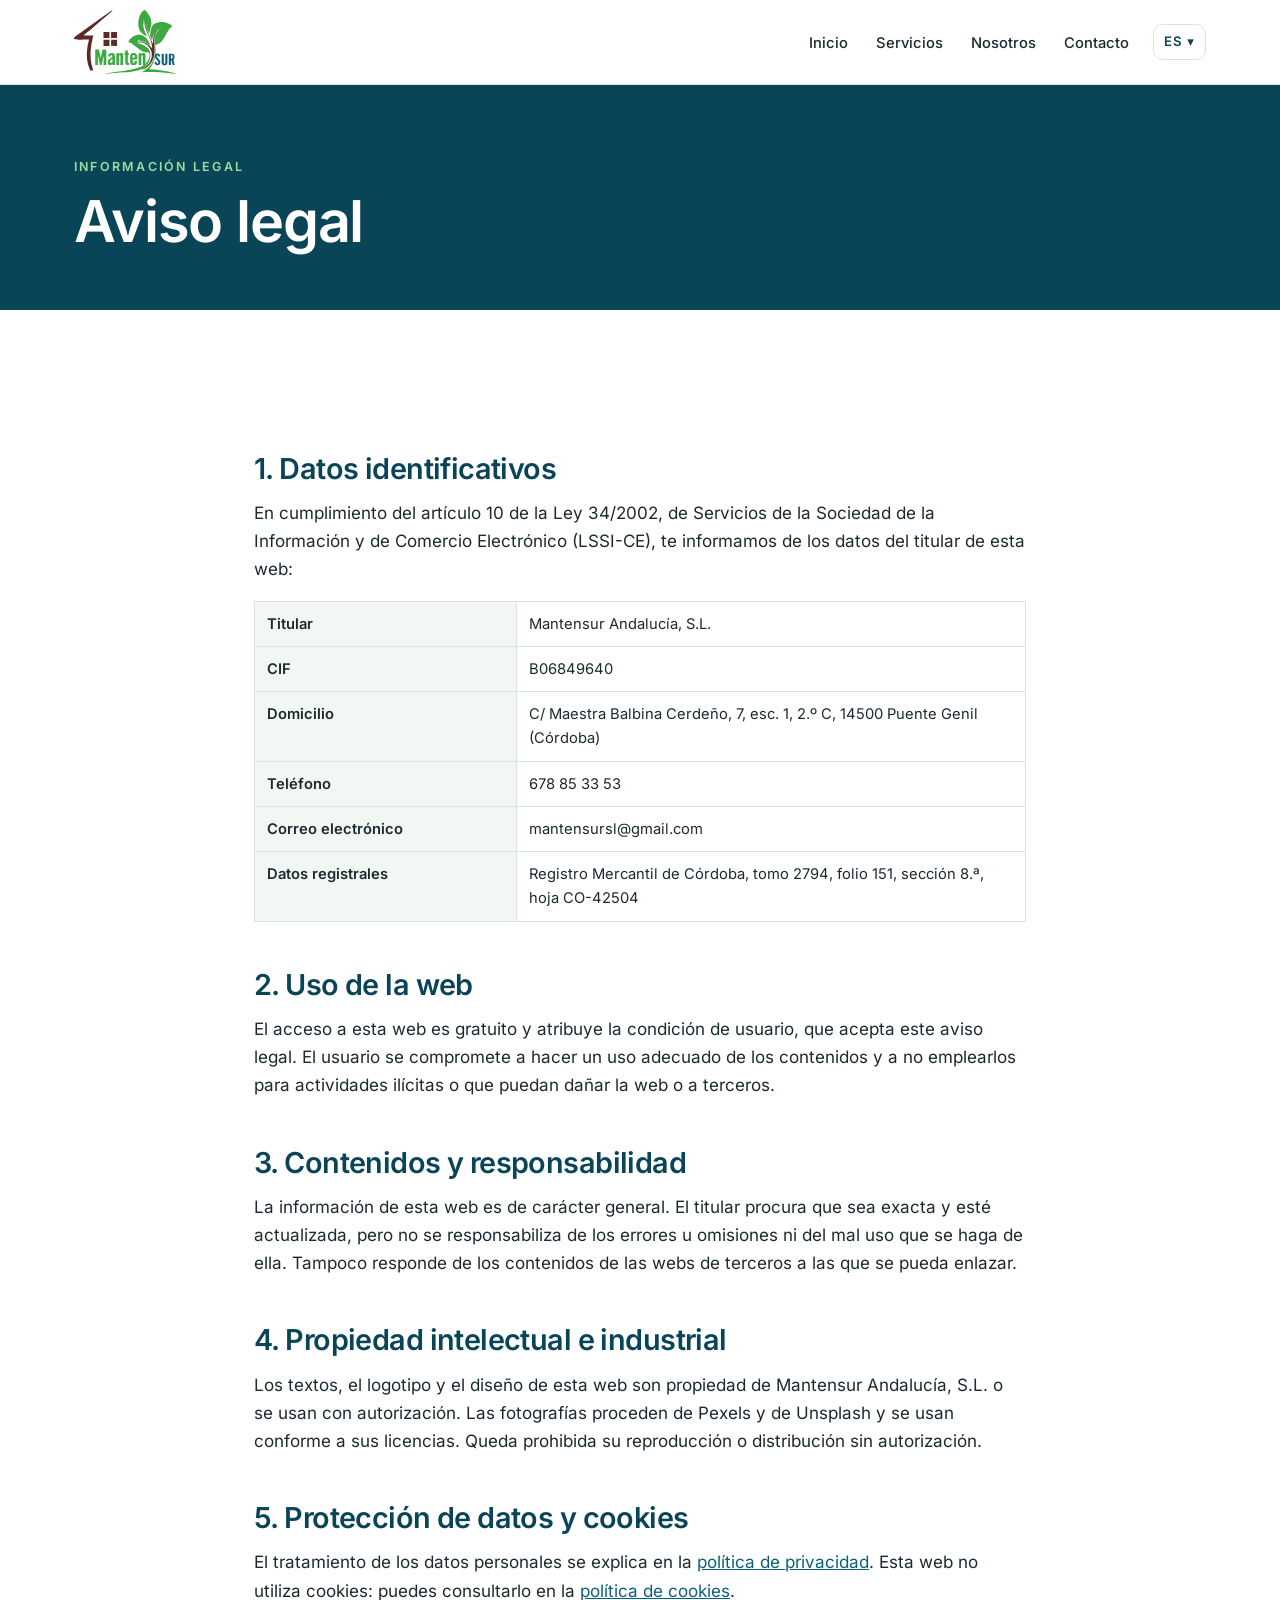
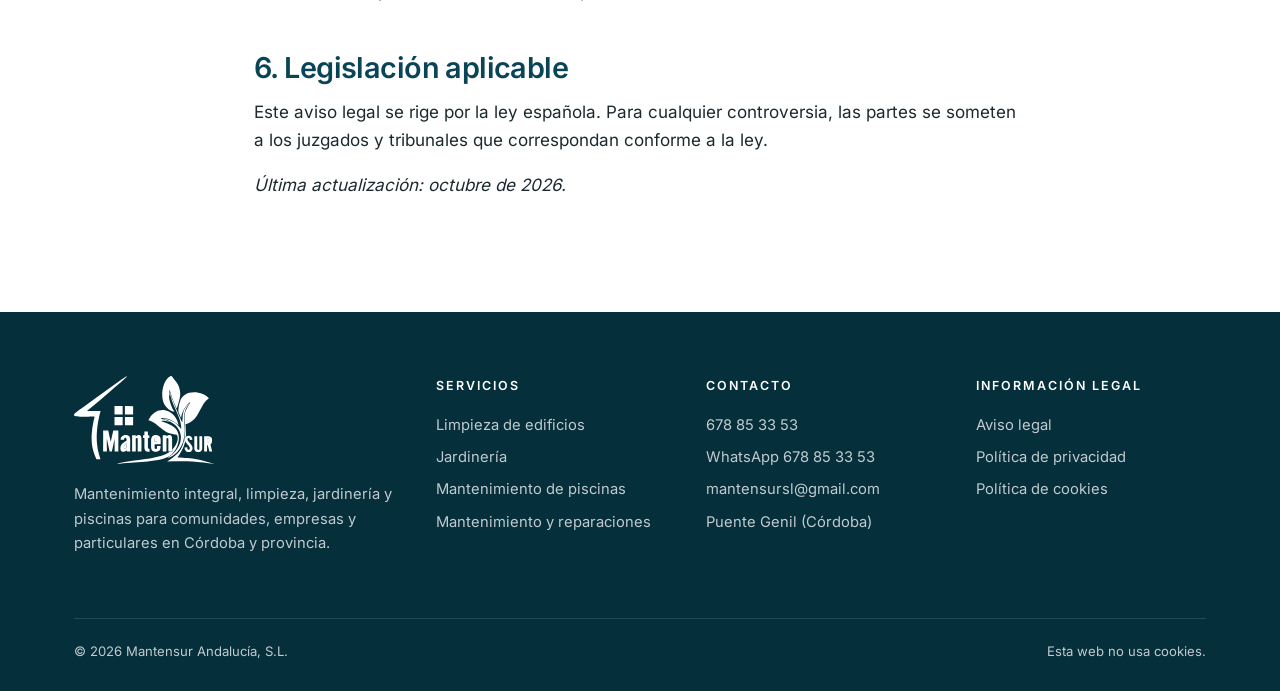
==== aviso-legal/index.html @ aeaf9dcf "Web de Mantensur (08/11/2026)" ====
<!doctype html>
<html lang="es">
<head>
<meta charset="utf-8">
<meta name="viewport" content="width=device-width, initial-scale=1">
<title>Aviso legal · Mantensur</title>
<meta name="description" content="Aviso legal de la web de Mantensur Andalucía, S.L.">
<link rel="canonical" href="https://www.mantensur.com/aviso-legal/">
<link rel="alternate" hreflang="es" href="https://www.mantensur.com/aviso-legal/"><link rel="alternate" hreflang="en" href="https://www.mantensur.com/en/legal-notice/"><link rel="alternate" hreflang="x-default" href="https://www.mantensur.com/aviso-legal/">
<meta property="og:type" content="website">
<meta property="og:title" content="Aviso legal · Mantensur">
<meta property="og:description" content="Aviso legal de la web de Mantensur Andalucía, S.L.">
<meta property="og:url" content="https://www.mantensur.com/aviso-legal/">
<meta property="og:image" content="https://www.mantensur.com/img/compartir.jpg">
<meta property="og:locale" content="es_ES">
<meta name="theme-color" content="#0a4557">
<link rel="icon" href="/favicon.svg" type="image/svg+xml">
<link rel="preload" href="/fuentes/inter-latin-400-normal.woff2" as="font" type="font/woff2" crossorigin>
<link rel="stylesheet" href="/estilo.css?v=1">

</head>
<body>
<a class="saltar" href="#contenido">Saltar al contenido</a>
<header class="cabecera"><div class="contenedor">
<a class="logo" href="/" aria-label="Mantensur, ir al inicio"><img src="/img/logo.svg?v=1" width="3146" height="1975" alt="Mantensur"></a>
<nav aria-label="Menú principal"><ul class="menu"><li><a href="/">Inicio</a></li><li><a href="/servicios/">Servicios</a></li><li><a href="/nosotros/">Nosotros</a></li><li><a href="/contacto/">Contacto</a></li></ul></nav>
<div class="idiomas"><button type="button" aria-expanded="false" aria-label="Cambiar de idioma">ES ▾</button><ul><li><a href="/aviso-legal/" hreflang="es" lang="es" aria-current="true">Español</a></li><li><a href="/en/legal-notice/" hreflang="en" lang="en">English</a></li></ul></div>
<button class="boton-menu" type="button" aria-expanded="false" aria-label="Abrir el menú"><svg viewBox="0 0 24 24" fill="none" stroke="currentColor" stroke-width="1.8"><path d="M4 7h16M4 12h16M4 17h16"/></svg></button>
</div></header>
<main id="contenido">
<section class="titular"><div class="contenedor"><span class="antetitulo">Información legal</span><h1>Aviso legal</h1></div></section><section class="seccion"><div class="contenedor legal">
<h2>1. Datos identificativos</h2>
<p>En cumplimiento del artículo 10 de la Ley 34/2002, de Servicios de la Sociedad de la Información y de Comercio Electrónico (LSSI-CE), te informamos de los datos del titular de esta web:</p>
<table>
<tr><th>Titular</th><td>Mantensur Andalucía, S.L.</td></tr>
<tr><th>CIF</th><td>B06849640</td></tr>
<tr><th>Domicilio</th><td>C/ Maestra Balbina Cerdeño, 7, esc. 1, 2.º C, 14500 Puente Genil (Córdoba)</td></tr>
<tr><th>Teléfono</th><td>678 85 33 53</td></tr>
<tr><th>Correo electrónico</th><td>mantensursl@gmail.com</td></tr>
<tr><th>Datos registrales</th><td>Registro Mercantil de Córdoba, tomo 2794, folio 151, sección 8.ª, hoja CO-42504</td></tr>
</table>
<h2>2. Uso de la web</h2>
<p>El acceso a esta web es gratuito y atribuye la condición de usuario, que acepta este aviso legal. El usuario se compromete a hacer un uso adecuado de los contenidos y a no emplearlos para actividades ilícitas o que puedan dañar la web o a terceros.</p>
<h2>3. Contenidos y responsabilidad</h2>
<p>La información de esta web es de carácter general. El titular procura que sea exacta y esté actualizada, pero no se responsabiliza de los errores u omisiones ni del mal uso que se haga de ella. Tampoco responde de los contenidos de las webs de terceros a las que se pueda enlazar.</p>
<h2>4. Propiedad intelectual e industrial</h2>
<p>Los textos, el logotipo y el diseño de esta web son propiedad de Mantensur Andalucía, S.L. o se usan con autorización. Las fotografías proceden de Pexels y de Unsplash y se usan conforme a sus licencias. Queda prohibida su reproducción o distribución sin autorización.</p>
<h2>5. Protección de datos y cookies</h2>
<p>El tratamiento de los datos personales se explica en la <a href="/privacidad/">política de privacidad</a>. Esta web no utiliza cookies: puedes consultarlo en la <a href="/cookies/">política de cookies</a>.</p>
<h2>6. Legislación aplicable</h2>
<p>Este aviso legal se rige por la ley española. Para cualquier controversia, las partes se someten a los juzgados y tribunales que correspondan conforme a la ley.</p>
<p><em>Última actualización: octubre de 2026.</em></p>
</div></section>
</main>
<footer class="pie"><div class="contenedor">
<div class="rejilla">
<div><a class="logo" href="/" aria-label="Mantensur, ir al inicio"><img src="/img/logo-blanco.svg?v=1" width="3146" height="1975" alt="Mantensur"></a><p style="margin-top:18px">Mantenimiento integral, limpieza, jardinería y piscinas para comunidades, empresas y particulares en Córdoba y provincia.</p></div>
<div><h4>Servicios</h4><ul><li><a href="/servicios/#limpieza-de-edificios">Limpieza de edificios</a></li><li><a href="/servicios/#jardineria">Jardinería</a></li><li><a href="/servicios/#mantenimiento-de-piscinas">Mantenimiento de piscinas</a></li><li><a href="/servicios/#mantenimiento-y-reparaciones">Mantenimiento y reparaciones</a></li></ul></div>
<div><h4>Contacto</h4><ul>
<li><a href="tel:+34678853353">678 85 33 53</a></li>
<li><a href="https://wa.me/34678853353" target="_blank" rel="noopener" title="WhatsApp">WhatsApp <span style="white-space:nowrap">678 85 33 53</span></a></li>
<li><a href="mailto:mantensursl@gmail.com">mantensursl@gmail.com</a></li>
<li>Puente Genil (Córdoba)</li></ul></div>
<div><h4>Información legal</h4><ul><li><a href="/aviso-legal/">Aviso legal</a></li><li><a href="/privacidad/">Política de privacidad</a></li><li><a href="/cookies/">Política de cookies</a></li></ul></div>
</div>
<div class="bajo"><span>© 2026 Mantensur Andalucía, S.L.</span><span>Esta web no usa cookies.</span></div>
</div></footer>
<script src="/web.js" defer></script>
</body>
</html>
---- estilo.css ----
/* Mantensur · hoja de estilo única (sin librerías: la web no carga nada de fuera) */
@font-face{font-family:"Inter";font-weight:400;font-display:swap;src:url(/fuentes/inter-latin-400-normal.woff2) format("woff2")}
@font-face{font-family:"Inter";font-weight:500;font-display:swap;src:url(/fuentes/inter-latin-500-normal.woff2) format("woff2")}
@font-face{font-family:"Inter";font-weight:600;font-display:swap;src:url(/fuentes/inter-latin-600-normal.woff2) format("woff2")}

:root{
  /* colores del logo: azul petróleo #0C607C, verde #3DAA41, marrón #5B2A25 */
  --marino:#0a4557; --marino-2:#0C607C; --tinta:#1c2a2f; --gris:#56656b; --linea:#d9e4df;
  --papel:#f2f7f4; --blanco:#fff; --oro:#2f9a35; --oro-claro:#9ddc9f; --marron:#5B2A25;
  --serif:"Inter",system-ui,-apple-system,"Segoe UI",Roboto,sans-serif; --sans:"Inter",system-ui,-apple-system,"Segoe UI",Roboto,sans-serif;
  --ancho:1180px; --radio:10px;
}
*{box-sizing:border-box}
html{scroll-behavior:smooth;-webkit-text-size-adjust:100%}
body{margin:0;font-family:var(--sans);font-size:17px;line-height:1.65;color:var(--tinta);background:var(--blanco)}
img{max-width:100%;height:auto;display:block}
a{color:var(--marino-2)}
a:hover{color:var(--oro)}
h1,h2,h3{font-family:var(--serif);font-weight:600;color:var(--marino);line-height:1.15;letter-spacing:-.02em;margin:0 0 .5em}
h1{font-size:clamp(2.3rem,5vw,3.6rem)}
h2{font-size:clamp(1.9rem,3.6vw,2.6rem)}
h3{font-size:1.55rem}
p{margin:0 0 1em}
.contenedor{max-width:var(--ancho);margin:0 auto;padding:0 24px}
.saltar{position:absolute;left:-999px;top:0;background:var(--marino);color:#fff;padding:10px 16px;z-index:100}
.saltar:focus{left:16px}
.antetitulo{font-family:var(--sans);font-size:.78rem;font-weight:600;letter-spacing:.18em;text-transform:uppercase;color:var(--oro);margin-bottom:.8em;display:block}

/* ---------- cabecera ---------- */
.cabecera{position:sticky;top:0;z-index:50;background:rgba(255,255,255,.97);border-bottom:1px solid var(--linea);backdrop-filter:blur(6px)}
.cabecera .contenedor{display:flex;align-items:center;gap:24px;min-height:78px;padding-top:10px;padding-bottom:10px}
.logo{display:flex;align-items:center;gap:12px;text-decoration:none;color:var(--marino);margin-right:auto}
.logo img{display:block;height:64px;width:auto}
.pie .logo img{height:88px}
.logo b{display:block;font-family:var(--serif);font-size:1.4rem;font-weight:600;line-height:1.05;letter-spacing:.01em;white-space:nowrap}
.logo small{display:block;font-family:var(--serif);font-size:.92rem;font-weight:600;letter-spacing:.01em;color:var(--marino);margin-top:3px;white-space:nowrap}
.menu{display:flex;gap:28px;list-style:none;margin:0;padding:0}
.menu a{text-decoration:none;color:var(--tinta);font-size:.92rem;font-weight:500;padding:6px 0;border-bottom:2px solid transparent}
.menu a:hover,.menu a[aria-current=page]{color:var(--marino);border-bottom-color:var(--oro)}
.idiomas{position:relative}
.idiomas button{font:inherit;font-size:.82rem;font-weight:600;letter-spacing:.08em;color:var(--marino);background:none;border:1px solid var(--linea);border-radius:var(--radio);padding:6px 10px;cursor:pointer;white-space:nowrap;flex:none}
.idiomas ul{display:none;position:absolute;right:0;top:calc(100% + 6px);background:#fff;border:1px solid var(--linea);border-radius:var(--radio);list-style:none;margin:0;padding:6px 0;min-width:160px;box-shadow:0 10px 30px rgba(16,37,63,.12)}
.idiomas.abierto ul{display:block}
.idiomas a{display:block;padding:7px 16px;text-decoration:none;color:var(--tinta);font-size:.92rem}
.idiomas a:hover,.idiomas a[aria-current=true]{background:var(--papel);color:var(--marino)}
.boton-menu{display:none;background:none;border:0;padding:8px;cursor:pointer;color:var(--marino)}
.boton-menu svg{width:28px;height:28px}

/* ---------- botones ---------- */
.boton{display:inline-block;font-weight:600;font-size:.95rem;text-decoration:none;padding:14px 26px;border-radius:var(--radio);border:1px solid var(--oro);background:var(--oro);color:#fff;transition:background .2s,color .2s}
.boton:hover{background:var(--marino);border-color:var(--marino);color:#fff}
.boton.claro{background:transparent;color:#fff;border-color:rgba(255,255,255,.7)}
.boton.claro:hover{background:#fff;color:var(--marino)}

/* ---------- portada ---------- */
.portada{position:relative;color:#fff;background:var(--marino) center/cover no-repeat;min-height:min(78vh,720px);display:flex;align-items:center}
.portada::before{content:"";position:absolute;inset:0;background:linear-gradient(100deg,rgba(10,26,46,.92) 0%,rgba(10,26,46,.78) 45%,rgba(10,26,46,.35) 100%)}
.portada picture,.portada picture img{position:absolute;inset:0;width:100%;height:100%;object-fit:cover;z-index:0}
.portada picture{z-index:0}
.portada::before{z-index:1}
.portada .contenedor{position:relative;z-index:2;padding-top:80px;padding-bottom:80px}
.portada h1{color:#fff;max-width:760px}
.portada p{font-size:1.15rem;max-width:620px;color:rgba(255,255,255,.88)}
.portada .acciones{display:flex;gap:14px;flex-wrap:wrap;margin-top:28px}
.portada .antetitulo{color:var(--oro-claro)}
.cifras{display:flex;gap:48px;flex-wrap:wrap;margin-top:48px;padding-top:28px;border-top:1px solid rgba(255,255,255,.2)}
.cifras b{display:block;font-family:var(--serif);font-size:2.4rem;font-weight:600;color:var(--oro-claro);line-height:1}
.cifras span{font-size:.85rem;color:rgba(255,255,255,.75)}

/* ---------- cabecera de página interior ---------- */
.titular{background:var(--marino);color:#fff;padding:72px 0 56px}
.titular h1{color:#fff;margin:0}
.titular p{color:rgba(255,255,255,.8);max-width:680px;margin:14px 0 0;font-size:1.08rem}
.titular .antetitulo{color:var(--oro-claro)}

/* ---------- secciones ---------- */
.seccion{padding:96px 0}
.seccion.papel{background:var(--papel)}
.cabeza{max-width:720px;margin-bottom:48px}
.cabeza p{color:var(--gris);font-size:1.08rem}
.servicios{display:grid;grid-template-columns:repeat(4,1fr);gap:24px}
.servicio{background:#fff;border:1px solid var(--linea);border-radius:var(--radio);overflow:hidden;display:flex;flex-direction:column;text-decoration:none;color:inherit;transition:box-shadow .25s,transform .25s}
.servicio:hover{box-shadow:0 18px 40px rgba(16,37,63,.12);transform:translateY(-3px);color:inherit}
.servicio img{aspect-ratio:4/3;object-fit:cover;width:100%}
.servicio div{padding:24px 24px 28px;display:flex;flex-direction:column;flex:1}
.servicio h3{font-size:1.45rem}
.servicio p{color:var(--gris);font-size:.95rem;flex:1}
.servicio span{font-size:.85rem;font-weight:600;color:var(--oro);letter-spacing:.04em}
.dos{display:grid;grid-template-columns:1fr 1fr;gap:64px;align-items:center}
.dos img{border-radius:var(--radio);width:100%;aspect-ratio:5/4;object-fit:cover}
.cita{font-family:var(--serif);font-size:1.7rem;line-height:1.3;color:var(--marino);border-left:3px solid var(--oro);padding:4px 0 4px 24px;margin:28px 0}
.ventajas{display:grid;grid-template-columns:repeat(3,1fr);gap:40px;margin-top:8px}
.ventaja{border-top:2px solid var(--oro);padding-top:20px}
.ventaja h3{font-size:1.35rem}
.ventaja p{color:var(--gris);font-size:.95rem;margin:0}
.llamada{background:var(--marino);color:#fff;padding:72px 0}
.llamada .contenedor{display:flex;align-items:center;justify-content:space-between;gap:32px;flex-wrap:wrap}
.llamada h2{color:#fff;margin:0;max-width:640px}
.llamada p{margin:8px 0 0;color:rgba(255,255,255,.8)}
.colegiado{display:flex;align-items:center;gap:20px;margin-top:32px}
.colegiado img{width:150px;height:auto;flex:none;aspect-ratio:auto;object-fit:contain;border-radius:0;mix-blend-mode:multiply}
.colegiado p{margin:0;font-size:.9rem;color:var(--gris)}

/* ---------- servicios en detalle ---------- */
.detalle{padding:88px 0;border-bottom:1px solid var(--linea);scroll-margin-top:90px}
.detalle:nth-of-type(even){background:var(--papel)}
.detalle .dos{align-items:start}
.lista-tareas{display:grid;grid-template-columns:1fr 1fr;gap:20px 40px;margin-top:40px}
.tareas h4{font-family:var(--sans);font-size:.8rem;letter-spacing:.14em;text-transform:uppercase;color:var(--oro);margin:0 0 10px}
.tareas ul{margin:0;padding:0;list-style:none}
.tareas li{position:relative;padding-left:20px;margin-bottom:8px;font-size:.95rem;color:var(--tinta)}
.tareas li::before{content:"";position:absolute;left:0;top:.7em;width:8px;height:1px;background:var(--oro)}
.indice{display:flex;gap:10px;flex-wrap:wrap;margin-top:24px}
.indice a{color:#fff;text-decoration:none;font-size:.9rem;border:1px solid rgba(255,255,255,.35);border-radius:40px;padding:7px 16px}
.indice a:hover{background:#fff;color:var(--marino)}

/* ---------- contacto ---------- */
.contacto{display:grid;grid-template-columns:1fr 1.15fr;gap:56px}
.datos{list-style:none;margin:0 0 28px;padding:0}
.datos li{display:flex;gap:16px;padding:16px 0;border-bottom:1px solid var(--linea)}
.datos svg{width:22px;height:22px;flex:none;color:var(--oro);margin-top:3px}
.datos b{display:block;font-size:.78rem;letter-spacing:.14em;text-transform:uppercase;color:var(--gris);font-weight:600}
.datos a{text-decoration:none;color:var(--tinta)}
.mapa{display:block;border-radius:var(--radio);overflow:hidden;border:1px solid var(--linea);position:relative}
.mapa span{position:absolute;right:0;bottom:0;background:rgba(255,255,255,.85);font-size:.7rem;padding:2px 6px;color:var(--gris)}
.formulario{background:var(--papel);padding:40px;border-radius:var(--radio)}
.campo{margin-bottom:18px}
.campo label{display:block;font-size:.88rem;font-weight:500;margin-bottom:6px}
.campo input,.campo textarea,.campo select{width:100%;font:inherit;font-size:1rem;padding:12px 14px;border:1px solid #cfc8bb;border-radius:var(--radio);background:#fff;color:var(--tinta)}
.campo input:focus,.campo textarea:focus{outline:2px solid var(--oro);outline-offset:1px;border-color:var(--oro)}
.campo textarea{min-height:150px;resize:vertical}
.fila{display:grid;grid-template-columns:1fr 1fr;gap:16px}
.casilla{display:flex;gap:10px;align-items:flex-start;font-size:.88rem;margin:6px 0 20px}
.casilla input{margin-top:4px;width:18px;height:18px;flex:none}
.info-basica{font-size:.78rem;color:var(--gris);border:1px solid var(--linea);background:#fff;padding:12px 14px;border-radius:var(--radio);margin-bottom:20px}
.info-basica p{margin:0 0 4px}
.trampa{position:absolute;left:-9999px}
.aviso-form{margin-top:16px;padding:14px 16px;border-radius:var(--radio);display:none}
.aviso-form.ok{display:block;background:#e7f2ea;color:#1f5130}
.aviso-form.mal{display:block;background:#f8e5e2;color:#7a2318}
.boton[disabled]{opacity:.6;cursor:wait}

/* ---------- textos legales ---------- */
.legal{max-width:820px}
.legal h2{font-size:1.8rem;margin-top:1.6em}
.legal h3{font-size:1.3rem;margin-top:1.4em}
.legal table{width:100%;border-collapse:collapse;font-size:.92rem;margin:12px 0 24px}
.legal th,.legal td{border:1px solid var(--linea);padding:10px 12px;text-align:left;vertical-align:top}
.legal th{background:var(--papel);width:34%}
.pendiente{background:#fff3cd;color:#5a4300;padding:0 4px;border-radius:2px}

/* ---------- pie ---------- */
.pie{background:#062f3c;color:rgba(255,255,255,.75);padding:64px 0 28px;font-size:.92rem}
.pie .rejilla{display:grid;grid-template-columns:1.4fr 1fr 1fr 1fr;gap:40px}
.pie h4{color:#fff;font-family:var(--sans);font-size:.78rem;letter-spacing:.16em;text-transform:uppercase;margin:0 0 16px}
.pie ul{list-style:none;margin:0;padding:0}
.pie li{margin-bottom:8px}
.pie a{color:rgba(255,255,255,.75);text-decoration:none}
.pie a:hover{color:var(--oro-claro)}
.pie .logo{color:#fff;--fondo-marca:#062f3c}
.pie .logo small{color:rgba(255,255,255,.8)}
.pie .bajo{border-top:1px solid rgba(255,255,255,.12);margin-top:48px;padding-top:22px;display:flex;justify-content:space-between;gap:16px;flex-wrap:wrap;font-size:.82rem}

/* ---------- móvil y tableta ---------- */
@media (max-width:1080px){
  .servicios{grid-template-columns:repeat(2,1fr)}
  .pie .rejilla{grid-template-columns:1fr 1fr}
}
@media (max-width:900px){
  .boton-menu{display:block}
  .menu{display:none;position:absolute;left:0;right:0;top:100%;background:#fff;flex-direction:column;gap:0;border-bottom:1px solid var(--linea);padding:8px 24px 16px}
  .menu.abierto{display:flex}
  .menu a{display:block;padding:12px 0;border-bottom:1px solid var(--linea)}
  .dos,.contacto{grid-template-columns:1fr;gap:40px}
  .ventajas{grid-template-columns:1fr}
  .lista-tareas{grid-template-columns:1fr}
  .seccion{padding:64px 0}
  .detalle{padding:64px 0}
}
@media (max-width:600px){
  body{font-size:16px}
  .contenedor{padding:0 16px}
  .servicios{grid-template-columns:1fr}
  .fila{grid-template-columns:1fr}
  .formulario{padding:24px 18px}
  .cifras{display:grid;grid-template-columns:repeat(3,1fr);gap:12px;margin-top:36px}
  .cifras b{font-size:1.9rem}
  .cifras span{font-size:.75rem;display:block;line-height:1.3}
  .logo b{font-size:1.05rem}
  .logo small{font-size:.74rem}
  .logo img{height:50px}
  .cabecera .contenedor{padding-top:7px;padding-bottom:7px}
  .pie .logo img{height:72px}
  .logo{gap:8px;min-width:0}
  .idiomas button{padding:6px 8px}
  .pie .rejilla{grid-template-columns:1fr}
  .portada{min-height:auto}
}
@media (prefers-reduced-motion:reduce){*{transition:none!important;scroll-behavior:auto!important}}
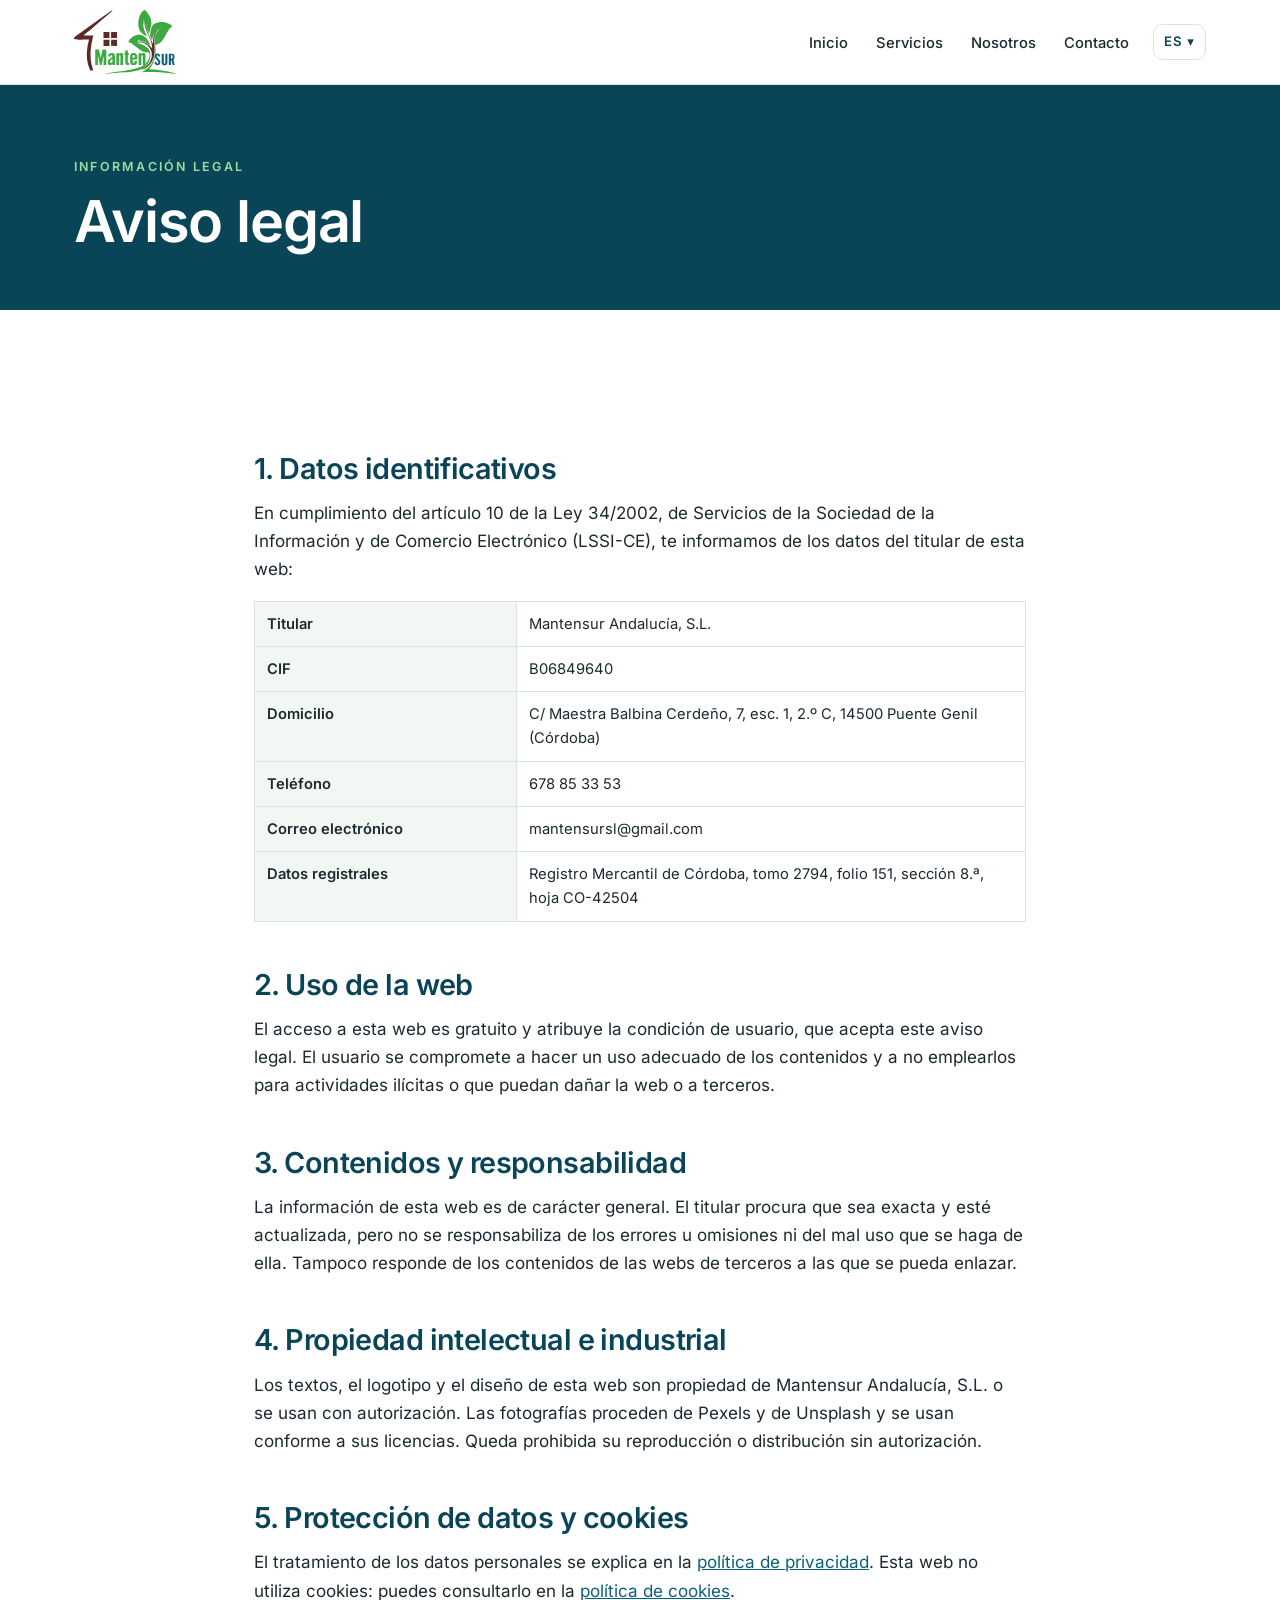
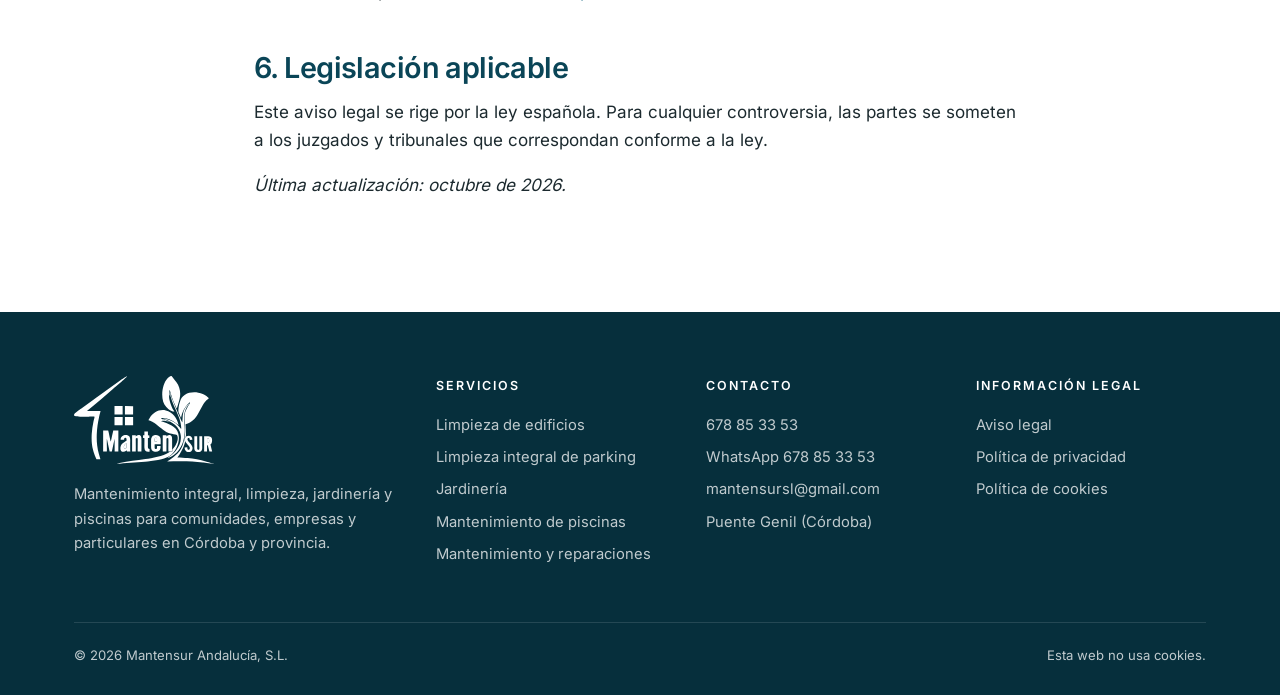
==== commit 267f0fd1: "Cambios de la web 08/11/2026 20:59" ====
--- a/aviso-legal/index.html
+++ b/aviso-legal/index.html
@@ -55,7 +55,7 @@
 <footer class="pie"><div class="contenedor">
 <div class="rejilla">
 <div><a class="logo" href="/" aria-label="Mantensur, ir al inicio"><img src="/img/logo-blanco.svg?v=1" width="3146" height="1975" alt="Mantensur"></a><p style="margin-top:18px">Mantenimiento integral, limpieza, jardinería y piscinas para comunidades, empresas y particulares en Córdoba y provincia.</p></div>
-<div><h4>Servicios</h4><ul><li><a href="/servicios/#limpieza-de-edificios">Limpieza de edificios</a></li><li><a href="/servicios/#jardineria">Jardinería</a></li><li><a href="/servicios/#mantenimiento-de-piscinas">Mantenimiento de piscinas</a></li><li><a href="/servicios/#mantenimiento-y-reparaciones">Mantenimiento y reparaciones</a></li></ul></div>
+<div><h4>Servicios</h4><ul><li><a href="/servicios/#limpieza-de-edificios">Limpieza de edificios</a></li><li><a href="/servicios/#limpieza-integral-de-parking">Limpieza integral de parking</a></li><li><a href="/servicios/#jardineria">Jardinería</a></li><li><a href="/servicios/#mantenimiento-de-piscinas">Mantenimiento de piscinas</a></li><li><a href="/servicios/#mantenimiento-y-reparaciones">Mantenimiento y reparaciones</a></li></ul></div>
 <div><h4>Contacto</h4><ul>
 <li><a href="tel:+34678853353">678 85 33 53</a></li>
 <li><a href="https://wa.me/34678853353" target="_blank" rel="noopener" title="WhatsApp">WhatsApp <span style="white-space:nowrap">678 85 33 53</span></a></li>
--- a/estilo.css
+++ b/estilo.css
@@ -88,6 +88,7 @@
 .servicio span{font-size:.85rem;font-weight:600;color:var(--oro);letter-spacing:.04em}
 .dos{display:grid;grid-template-columns:1fr 1fr;gap:64px;align-items:center}
 .dos img{border-radius:var(--radio);width:100%;aspect-ratio:5/4;object-fit:cover}
+.dos img.entera{aspect-ratio:auto;object-fit:contain}
 .cita{font-family:var(--serif);font-size:1.7rem;line-height:1.3;color:var(--marino);border-left:3px solid var(--oro);padding:4px 0 4px 24px;margin:28px 0}
 .ventajas{display:grid;grid-template-columns:repeat(3,1fr);gap:40px;margin-top:8px}
 .ventaja{border-top:2px solid var(--oro);padding-top:20px}
